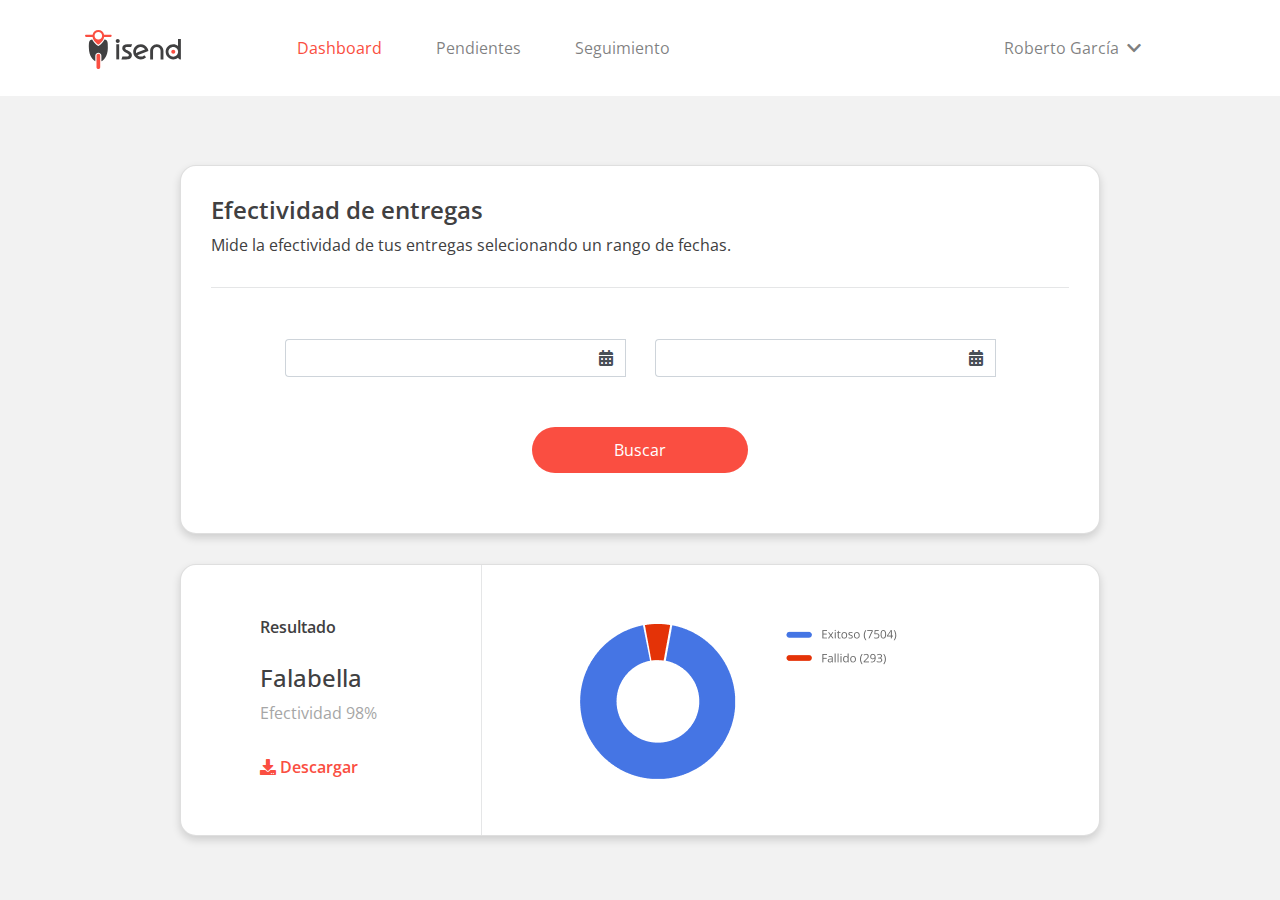
==== backoffice-dashboard.html @ eb3def12 "Agregando paginas de backoffice" ====
<!doctype html>
<html lang="en">
  <head>
    <!-- Required meta tags -->
    <meta charset="utf-8">
    <meta name="viewport" content="width=device-width, initial-scale=1, shrink-to-fit=no">

    <!-- Bootstrap CSS -->
    <link rel="stylesheet" href="https://stackpath.bootstrapcdn.com/bootstrap/4.5.2/css/bootstrap.min.css" integrity="sha384-JcKb8q3iqJ61gNV9KGb8thSsNjpSL0n8PARn9HuZOnIxN0hoP+VmmDGMN5t9UJ0Z" crossorigin="anonymous">
    <!-- FontAwesome 5 -->
    <link rel="stylesheet" href="./static/lib/fontawesome_5/css/all.min.css">
    <!-- Fonts Google --> 
    <link href="https://fonts.googleapis.com/css2?family=Roboto:wght@100;300;400;500;700;900&display=swap" rel="stylesheet">
    <link href="https://fonts.googleapis.com/css2?family=Open+Sans:wght@300;400;600;700;800&display=swap" rel="stylesheet">
    <!-- CSS CUSTOMIZE -->
    <link rel="stylesheet" href="./static/lib/datepicker/datepicker.css">
    <link rel="stylesheet" type="text/css" href="static/css/guest.css">
    <link rel="icon" type="image/png" href="./static/img/favicon.svg">
    <title>iSend</title>
  </head>
  <body class="bc-F2F2F2">
    <!-- PREVIEW -->
    <div class="preview d-none">
      <div class="vh-100 d-flex justify-content-center align-items-center">
        <a href=""></a>
        <h1 class="text-white">iSend</h1>
      </div>
    </div>
    <!-- END PREVIEW -->

    <!-- PAGINA INICIO -->
    <section id="header">
      <nav class="navbar navbar-expand-lg navbar-light fixed-top bc-white">
        <div class="container">
          <a class="navbar-brand" href="./">
            <img src="./static/img/logo.svg" alt="" class="img-responsive">
          </a>
          <button class="navbar-toggler" type="button" data-toggle="collapse" data-target="#navbarSupportedContent" aria-controls="navbarSupportedContent" aria-expanded="false" aria-label="Toggle navigation">
            <span class="navbar-toggler-icon"></span>
          </button>
          <div class="collapse navbar-collapse d-lg-block d-md-none" id="navbarSupportedContent">
            <ul class="navbar-nav mr-auto">
              <li class="nav-item active">
                <a class="nav-link" href="backoffice-dashboard.html">Dashboard 
                  <span class="sr-only">(current)</span>
                </a>
              </li>
              <li class="nav-item">
                <a class="nav-link" href="backoffice-pendientes.html">Pendientes</a>
              </li>
              <li class="nav-item">
                <a class="nav-link" href="backoffice-seguimiento.html">Seguimiento</a>
              </li>
            </ul>
            <div class="form-inline my-2 my-lg-0">
              <ul class="navbar-nav mr-auto">
                <li class="nav-item dropdown">
                  <a class="nav-link dropdown-toggle" href="#" role="button" data-toggle="dropdown" aria-haspopup="true" aria-expanded="false">
                    Roberto García
                  </a>
                  <div class="dropdown-menu" aria-labelledby="navbarDropdown">
                    <a class="dropdown-item" href="index.html">Cerrar sesión</a>
                  </div>
                </li>
              </ul>
            </div>
          </div>
        </div>
      </nav>
    </section>

    <section id="efectividad">
      <div class="container p-t-70">
        <div class="row p-b-30">
          <div class="col-12 col-md-10 offset-md-1">
            <div class="card card-sombra">
              <div class="card-body p-30 mq">
                <h4 class="fs-24 fw-600 fc-404041">Efectividad de entregas</h4>
                <p class="fc-686868 b-b-1-E5E6E7 m-0 p-b-30">Mide la efectividad de tus entregas selecionando un rango de fechas.</p>
                <div class="row p-t-50">
                  <div class="col-10 offset-1">
                    <div class="row">
                      <div class="col-6">
                        <div class="input-group">
                          <input type="text" class="datepicker form-control b-r-0">
                          <div class="input-group-prepend">
                            <div class="calendario input-group-text bc-white b-l-0">
                              <i class="m-0 fas fa-calendar-alt"></i>
                            </div>
                          </div>
                        </div>
                      </div>
                      <div class="col-6">
                        <div class="input-group">
                          <input type="text" class="datepicker form-control b-r-0">
                          <div class="input-group-prepend">
                            <div class="calendario input-group-text bc-white b-l-0">
                              <i class="m-0 fas fa-calendar-alt"></i>
                            </div>
                          </div>
                        </div>
                      </div>
                    </div>
                    <div class="row p-t-50 p-b-30 text-center">
                      <div class="mx-auto col-4">
                        <button class="btn btn-slider m-0 w-100">Buscar</button>
                      </div>
                    </div>
                  </div>
                </div>
              </div>
            </div>
          </div>
        </div>
        <div class="row p-b-30">
          <div class="col-12 col-md-10 offset-md-1">
            <div class="card card-sombra">
              <div class="card-body p-0 mq">
                <div class="row">
                  <div class="col-3 offset-1 b-r-1-E5E6E7 p-t-50 p-b-50">
                    <div class="fw-600 fc-404041 m-b-25">Resultado</div>
                    <h4 class="fs-24 fc-404041 m-b-10">Falabella</h4>
                    <p class="fc-A6A6A6 m-b-30">Efectividad 98%</p>
                    <a href="#" class="fw-600 fc-FA4E41i">
                      <i class="fas fa-download"></i>
                      Descargar
                    </a>
                  </div>
                  <div class="col-7 offset-1 p-t-50 p-b-50">
                    <img src="./static/img/grafico.png" alt="">
                  </div>
                </div>
              </div>
            </div>
          </div>
        </div>
      </div>
    </section>

    <!-- END PAGINA INICIO -->

    <!-- Optional JavaScript -->
    <!-- jQuery first, then Popper.js, then Bootstrap JS -->
    <script src="https://code.jquery.com/jquery-3.5.1.slim.min.js" integrity="sha384-DfXdz2htPH0lsSSs5nCTpuj/zy4C+OGpamoFVy38MVBnE+IbbVYUew+OrCXaRkfj" crossorigin="anonymous"></script>
    <script src="https://cdn.jsdelivr.net/npm/popper.js@1.16.1/dist/umd/popper.min.js" integrity="sha384-9/reFTGAW83EW2RDu2S0VKaIzap3H66lZH81PoYlFhbGU+6BZp6G7niu735Sk7lN" crossorigin="anonymous"></script>
    <script src="https://stackpath.bootstrapcdn.com/bootstrap/4.5.2/js/bootstrap.min.js" integrity="sha384-B4gt1jrGC7Jh4AgTPSdUtOBvfO8shuf57BaghqFfPlYxofvL8/KUEfYiJOMMV+rV" crossorigin="anonymous"></script>
    <script src="./static/lib/datepicker/bootstrap-datepicker.js"></script>
    <script src="./static/js/guest.js"></script>
  </body>
</html>
---- static/lib/datepicker/datepicker.css ----
/*!
 * Datepicker for Bootstrap
 *
 * Copyright 2012 Stefan Petre
 * Improvements by Andrew Rowls
 * Licensed under the Apache License v2.0
 * http://www.apache.org/licenses/LICENSE-2.0
 *
 */
.datepicker {
  padding: 4px;
  margin-top: 1px;
  -webkit-border-radius: 4px;
  -moz-border-radius: 4px;
  border-radius: 4px;
  direction: ltr;
  /*.dow {
		border-top: 1px solid #ddd !important;
	}*/

}
.datepicker-inline {
  width: 220px;
}
.datepicker.datepicker-rtl {
  direction: rtl;
}
.datepicker.datepicker-rtl table tr td span {
  float: right;
}
.datepicker-dropdown {
  top: 0;
  left: 0;
}
.datepicker-dropdown:before {
  content: '';
  display: inline-block;
  border-left: 7px solid transparent;
  border-right: 7px solid transparent;
  border-bottom: 7px solid #ccc;
  border-bottom-color: rgba(0, 0, 0, 0.2);
  position: absolute;
  top: -7px;
  left: 6px;
}
.datepicker-dropdown:after {
  content: '';
  display: inline-block;
  border-left: 6px solid transparent;
  border-right: 6px solid transparent;
  border-bottom: 6px solid #ffffff;
  position: absolute;
  top: -6px;
  left: 7px;
}
.datepicker{
  margin-bottom: 25px;
}
.datepicker > div {
  display: none;
}
.datepicker.days div.datepicker-days {
  display: block;
}
.datepicker.months div.datepicker-months {
  display: block;
}
.datepicker.years div.datepicker-years {
  display: block;
}
.datepicker table {
  margin: 0;
}
.datepicker th.prev:before,
.datepicker th.next:before{
  font-family: "Font Awesome 5 Free";
  font-weight: 900;
  vertical-align: 0;
}
.datepicker th.prev:before{
  content: "\f053";
}
.datepicker th.next:before{
  content: "\f054";
}
/*.datepicker table{
  border-collapse: separate;
  border-spacing: 0 0.3em;
}*/
.calendario{
  margin-top: 1px;
  height: 38px;
}
.datepicker td,
.datepicker th {
  color: #000000;
  font-weight: 600;
  text-align: center;
  width: 36px;
  height: 36px;
  -webkit-border-radius: 4px;
  -moz-border-radius: 4px;
  border-radius: 4px;
  border: none;
}
.datepicker table {
  width: 250px !important;
}
.datepicker thead tr {
  border-bottom: 1px solid #C4C4C4;
}
.datepicker thead th {
  margin: 100px;
}
.table-striped .datepicker table tr td,
.table-striped .datepicker table tr th {
  background-color: transparent;
}
.datepicker table tr td {
  color: #686868;
  border-radius: 50%;
  padding: 5px;
}
.datepicker table tr td.day:hover {
  background: #eeeeee;
  cursor: pointer;
}
.datepicker table tr td.old,
.datepicker table tr td.new {
  color: #C4C4C4;
}
.datepicker table tr td.disabled,
.datepicker table tr td.disabled:hover {
  background: none;
  color: #999999;
  cursor: default;
}
.datepicker table tr td.today,
.datepicker table tr td.today:hover,
.datepicker table tr td.today.disabled,
.datepicker table tr td.today.disabled:hover {
  background-color: #fde19a;
  background-image: -moz-linear-gradient(top, #fdd49a, #fdf59a);
  background-image: -ms-linear-gradient(top, #fdd49a, #fdf59a);
  background-image: -webkit-gradient(linear, 0 0, 0 100%, from(#fdd49a), to(#fdf59a));
  background-image: -webkit-linear-gradient(top, #fdd49a, #fdf59a);
  background-image: -o-linear-gradient(top, #fdd49a, #fdf59a);
  background-image: linear-gradient(top, #fdd49a, #fdf59a);
  background-repeat: repeat-x;
  filter: progid:DXImageTransform.Microsoft.gradient(startColorstr='#fdd49a', endColorstr='#fdf59a', GradientType=0);
  border-color: #fdf59a #fdf59a #fbed50;
  border-color: rgba(0, 0, 0, 0.1) rgba(0, 0, 0, 0.1) rgba(0, 0, 0, 0.25);
  filter: progid:DXImageTransform.Microsoft.gradient(enabled=false);
}
.datepicker table tr td.today:hover,
.datepicker table tr td.today:hover:hover,
.datepicker table tr td.today.disabled:hover,
.datepicker table tr td.today.disabled:hover:hover,
.datepicker table tr td.today:active,
.datepicker table tr td.today:hover:active,
.datepicker table tr td.today.disabled:active,
.datepicker table tr td.today.disabled:hover:active,
.datepicker table tr td.today.active,
.datepicker table tr td.today:hover.active,
.datepicker table tr td.today.disabled.active,
.datepicker table tr td.today.disabled:hover.active,
.datepicker table tr td.today.disabled,
.datepicker table tr td.today:hover.disabled,
.datepicker table tr td.today.disabled.disabled,
.datepicker table tr td.today.disabled:hover.disabled,
.datepicker table tr td.today[disabled],
.datepicker table tr td.today:hover[disabled],
.datepicker table tr td.today.disabled[disabled],
.datepicker table tr td.today.disabled:hover[disabled] {
  background-color: #fdf59a;
}
.datepicker table tr td.today:active,
.datepicker table tr td.today:hover:active,
.datepicker table tr td.today.disabled:active,
.datepicker table tr td.today.disabled:hover:active,
.datepicker table tr td.today.active,
.datepicker table tr td.today:hover.active,
.datepicker table tr td.today.disabled.active,
.datepicker table tr td.today.disabled:hover.active {
  background-color: #fbf069 \9;
}
.datepicker table tr td.active,
.datepicker table tr td.active:hover,
.datepicker table tr td.active.disabled,
.datepicker table tr td.active.disabled:hover {
  background-color: #FA4E41;
  color: #fff;
  text-shadow: 0 -1px 0 rgba(0, 0, 0, 0.25);
}
.datepicker table tr td.active:hover,
.datepicker table tr td.active:hover:hover,
.datepicker table tr td.active.disabled:hover,
.datepicker table tr td.active.disabled:hover:hover,
.datepicker table tr td.active:active,
.datepicker table tr td.active:hover:active,
.datepicker table tr td.active.disabled:active,
.datepicker table tr td.active.disabled:hover:active,
.datepicker table tr td.active.active,
.datepicker table tr td.active:hover.active,
.datepicker table tr td.active.disabled.active,
.datepicker table tr td.active.disabled:hover.active,
.datepicker table tr td.active.disabled,
.datepicker table tr td.active:hover.disabled,
.datepicker table tr td.active.disabled.disabled,
.datepicker table tr td.active.disabled:hover.disabled,
.datepicker table tr td.active[disabled],
.datepicker table tr td.active:hover[disabled],
.datepicker table tr td.active.disabled[disabled],
.datepicker table tr td.active.disabled:hover[disabled] {
  background-color: #FA4E41;
}
.datepicker table tr td.active:active,
.datepicker table tr td.active:hover:active,
.datepicker table tr td.active.disabled:active,
.datepicker table tr td.active.disabled:hover:active,
.datepicker table tr td.active.active,
.datepicker table tr td.active:hover.active,
.datepicker table tr td.active.disabled.active,
.datepicker table tr td.active.disabled:hover.active {
  background-color: #003399 \9;
}
.datepicker table tr td span {
  border-radius: 50% !important;
  display: block;
  width: 23%;
  height: 54px;
  line-height: 54px;
  float: left;
  margin: 1%;
  cursor: pointer;
  -webkit-border-radius: 4px;
  -moz-border-radius: 4px;
  border-radius: 4px;
}
.datepicker table tr td span:hover {
  background: #eeeeee;
}
.datepicker table tr td span.disabled,
.datepicker table tr td span.disabled:hover {
  background: none;
  color: #999999;
  cursor: default;
}
.datepicker table tr td span.active,
.datepicker table tr td span.active:hover,
.datepicker table tr td span.active.disabled,
.datepicker table tr td span.active.disabled:hover {
  background-color: #FA4E41;
  color: #fff;
  text-shadow: 0 -1px 0 rgba(0, 0, 0, 0.25);
}
.datepicker table tr td span.active:hover,
.datepicker table tr td span.active:hover:hover,
.datepicker table tr td span.active.disabled:hover,
.datepicker table tr td span.active.disabled:hover:hover,
.datepicker table tr td span.active:active,
.datepicker table tr td span.active:hover:active,
.datepicker table tr td span.active.disabled:active,
.datepicker table tr td span.active.disabled:hover:active,
.datepicker table tr td span.active.active,
.datepicker table tr td span.active:hover.active,
.datepicker table tr td span.active.disabled.active,
.datepicker table tr td span.active.disabled:hover.active,
.datepicker table tr td span.active.disabled,
.datepicker table tr td span.active:hover.disabled,
.datepicker table tr td span.active.disabled.disabled,
.datepicker table tr td span.active.disabled:hover.disabled,
.datepicker table tr td span.active[disabled],
.datepicker table tr td span.active:hover[disabled],
.datepicker table tr td span.active.disabled[disabled],
.datepicker table tr td span.active.disabled:hover[disabled] {
  background-color: #FA4E41;
}
.datepicker table tr td span.active:active,
.datepicker table tr td span.active:hover:active,
.datepicker table tr td span.active.disabled:active,
.datepicker table tr td span.active.disabled:hover:active,
.datepicker table tr td span.active.active,
.datepicker table tr td span.active:hover.active,
.datepicker table tr td span.active.disabled.active,
.datepicker table tr td span.active.disabled:hover.active {
  background-color: #003399 \9;
}
.datepicker table tr td span.old {
  color: #999999;
}
.datepicker th.switch {
  width: 145px;
}
.datepicker thead tr:first-child th,
.datepicker tfoot tr:first-child th {
  cursor: pointer;
}
.datepicker thead tr:first-child th:hover,
.datepicker tfoot tr:first-child th:hover {
  background: #FA4E41;
  color: #ffffff;
}
.input-append.date .add-on i,
.input-prepend.date .add-on i {
  display: block;
  cursor: pointer;
  width: 16px;
  height: 16px;
}
---- static/css/guest.css ----
/* General */
body{
  background-color: #FFFFFF;
  color: #404041;
  font-family: 'Open Sans';
  font-size: 16px;
  font-weight: 400;/* normal*/
}
a, button,
a:focus, button:focus{ 
  text-decoration: none !important; 
  outline: none !important; 
}
.o-f-c{ object-fit: cover; }
/* BOOTSTRAP Customize */
.btn-outline-danger{
  color: #FA4E41;
  border-color: #FA4E41;
}
.btn-outline-danger:hover,
.btn-outline-danger:active{
  background-color: #FA4E41;
  border-color: #FA4E41;
}
.btn-vermas{
  background-color: #fff;
  border-radius: 25px;
  color: #FA4E41 !important;
  padding: 10px 100px;
}
/* preview */
.preview{
  background-color: #FF5858;
}
/* navegacion */
#header{
  background-color: #fff;
  height: 95px;
  z-index: 9;
  line-height: 70px;
}
#header ul.navbar-nav{ padding-left: 100px; }
#header ul li > a{
  padding: 0 54px 0 0;
}
#header ul li:hover > a,
#header ul li.active > a,
#header ul li .dropdown-menu a:hover,
#header ul li .dropdown-menu a:active{
  background-color: #fff;
  color: #FA4E41;
  /*font-weight: 600;*/
} 
#header ul li .dropdown-menu{
  padding: 63px 0 0 0 !important;
  border: 0;
  border-radius: 0;
  margin-left:-60px;
  margin-top: -25px;
  overflow: hidden;
}
#header ul li .dropdown-menu a{
  padding: 0 60px;
  padding-bottom: 30px;
  line-height: initial;
}
#header ul li.dropdown > a:after,
#menuFloat ul li.dropdown > a:after{/* sin darle clic */
  border: 0;
  content: "\f078";
  font-family: "Font Awesome 5 Free";
  font-weight: 900;
  vertical-align: 0;
}
#header ul li.dropdown.show > a:after,
#menuFloat ul li.dropdown.show > a:after{/* al darle clic */
  content: "\f077";
}
.btnIniciarSesion{
  border-radius: 25px;
  padding: 8px 30px;
  font-weight: 600;
  border: 2px solid #FA4E41;
}
.SliderSombra{
  background: url(../img/slider-sombra.png) no-repeat;
  background-size: cover;
  z-index: 1;
  position: absolute;
  left: 0;
  right: 0;
  bottom: 0;
  top: 0;
}
.SliderDescripcion{
  top: 50%;
  margin-top: -100px;
}
.SliderForm{
  bottom: 0;
  margin-top: -210px;
  padding: 0;
}
.btn-slider{
  background-color: #FA4E41 !important;
  border-radius: 25px;
  color: white !important;
  margin-top: 15px;
  padding: 10px 40px;
}
/* background */
.bc-white{ background-color: #FFFFFF; }
.bc-verde{ background-color: #6EC37C; }
.bc-amarillo{ background-color: #FFAE35; }
.bc-rojo{ background-color: #E23219; }
.bc-FA4E41{ background-color: #FA4E41; }
.bc-FF5858{ background-color: #FF5858; }
.bc-404041{ background-color: #404041; }
.bc-F2F2F2{ background-color: #F2F2F2; }
.bc-686868{ background-color: #686868; }
.bc-E6E6E6{ background-color: #E6E6E6; }
/* colores */
.fc-FA4E41i{ color: #FA4E41 !important; }
.fc-FA4E41{ color: #FA4E41; }
.fc-FF5858{ color: #FF5858; }
.fc-404041{ color: #404041; }
.fc-58595B{ color: #58595B; }
.fc-000000{ color: #000000; }
.fc-2D2D2D{ color: #2D2D2D; }
.fc-A6A6A6{ color: #A6A6A6; }
/* weight */
.fw-100{ font-weight: 100; }
.fw-300{ font-weight: 300; }
.fw-400{ font-weight: 400; }
.fw-500{ font-weight: 500; }
.fw-600{ font-weight: 600; }
.fw-700{ font-weight: 700; }
.fw-800{ font-weight: 800; }
.fw-900{ font-weight: 900; }
/* size */
.fs-12{ font-size: 12px; }
.fs-14{ font-size: 14px; }
.fs-24{ font-size: 24px; }
.fs-32{ font-size: 32px; }
.fs-40{ font-size: 40px; }
.fs-40i{ font-size: 40px !important; }
/* padding y margin */
.m-b-15{ margin-bottom: 15px; }
.m-b-20{ margin-bottom: 20px; }
.m-b-25{ margin-bottom: 25px; }
.m-b-30{ margin-bottom: 30px; }
.m-l-20{ margin-left: 20px; }
.p-t-b-25{ padding: 25px 0; }
.p-t-b-28{ padding: 28px 0; }
.p-t-b-30{ padding: 30px 0; }
.p-t-b-50{ padding: 50px 0; }
.p-t-b-70{ padding: 70px 0; }
.p-t-b-80{ padding: 80px 0; }
.p-t-b-142{ padding: 142px 0; }
.p-t-b-150{ padding: 150px 0; }
.p-20{ padding: 20px; }
.p-30{ padding: 30px; }
.p-l-0{ padding-left: 0px; }
.p-l-50{ padding-left: 50px; }
.p-r-0{ padding-right: 0px; }
.p-r-50{ padding-right: 50px; }
.p-b-0{ padding-bottom: 0; }
.p-b-15{ padding-bottom: 15px; }
.p-b-30{ padding-bottom: 30px; }
.p-b-40{ padding-bottom: 40px; }
.p-b-50{ padding-bottom: 50px; }
.p-b-65{ padding-bottom: 65px; }
.p-b-70{ padding-bottom: 70px; }
.p-b-150{ padding-bottom: 150px; }
.p-t-0{ padding-top: 0; }
.p-t-30{ padding-top: 30px; }
.p-t-50{ padding-top: 50px; }
.p-t-70{ padding-top: 70px; }
/* border */
.br-0{ border-radius: 0; }
.b-0{ border: 0; }
.b-r-1-E5E6E7{ border-right: 1px solid #E5E6E7; }
.b-r-1-FFFFFF{ border-right: 1px solid #FFFFFF; }
.b-r-0{ border-right: 0; }
.b-l-0{ border-left: 0; }
.b-l-1-FFFFFF{ border-left: 1px solid #FFFFFF; }
.b-l-5-E5E6E7{ border-left: 5px solid #E5E6E7; }
.b-l-5-FFFFFF{ border-left: 5px solid #FFFFFF; }
.b-b-1-E5E6E7{ border-bottom: 1px solid #E5E6E7; }
/* height y width */
.h-250{ height: 250px; }
.h-265{ height: 265px; }
.h-420{ height: 420px; }
.w-125{ width: 125px; }
/* table */
.table-estadistica thead th{
  color: #404041;
  font-weight: 600;
}
.pagination li.disabled a{
  color: #C4C4C4 !important;
}
.pagination li a{
  border: 0;
  border-radius: 50%;
  box-shadow: none;
  color: #404041 !important;
  font-weight: 600;
  font-size: 14px;
}
.pagination li.active a{
  background-color: #C4C4C4 !important;
  color: white !important;
}
.pagination li.previous a,
.pagination li.next a{
  border-radius: 25px !important;
}
/* inicio */
/* servicios */
.card-sombra{
  box-shadow: 0px 4px 8px rgba(0, 0, 0, 0.15);
  border-radius: 16px;
  overflow: hidden;
}
.card-servicios-home .card-text{
  display: flex;
  align-items: center;
  justify-content: space-between;
}
.card-servicios-home ul li{
  padding-top: 30px; 
  padding-bottom: 30px; 
}
.card-servicios-home:hover ul{
  display: block !important;
}
/* footer */
#footer{ border: 1px solid #E5E6E7; }
#footer ul{ padding: 0; margin: 0;}
#footer ul li{ 
  list-style: none; 
  font-size: 14px; 
  padding-bottom: 20px;
  font-weight: 600;
}
#footer ul li:last-child{ 
  padding-bottom: 0;
}
#footer ul li a{ color: #000; font-weight: 300; }
/* como funciona */
.fa-btn-gris:after,
.fa-btn-warning:after,
.fa-btn-success:after{
  background-color: #fff;
  border-radius: 50%;
  content: "";
  left: -19px;
  padding: 10px;
  position: absolute;
  top: 0;
}
.fa-btn-gris:after{
  border: 6px solid #C4C4C4;
}
.fa-btn-warning:after{
  border: 6px solid #FFAE35;
}
.fa-btn-success:after{
  border: 6px solid #6EC37C;
}
/* servicios motorizado */
#servicios-motorizado .card-body{
  padding: 30px 1.25rem;
}
/* sobre nosotros */
#sobrenosotros{ border-bottom: 1px solid #E5E6E7; }
.pageNosotros #sliderComprometidos .mq{ 
  margin-top: -167px; 
}
/* verificaciones */
.pageVerificaciones #queOfrecemos img{
  height: 40px;
}
/* gracias */
.gracias{
  display: flex;
  flex-direction: column;
  align-items: center;
  justify-content: center;
  height: 380px;
}
/* backoffice */
.wrapper-page{
  justify-content: center;
  display: flex;
  height: 100vh;
  flex-direction: column;
  margin: 0 auto;
}
.pageInicioSesion .fondo{
  background: url("../img/backoffice/fondo.jpg");
  background-repeat: no-repeat;
  background-size: cover;
  background-position: top;
  position: relative;
  z-index: 1;
  height: 100vh;
}
.pageInicioSesion .fondo:before{
  content: "";
  display: block;
  position: absolute;
  z-index: -1;
  width: 100%;
  height: 100%;
  top: 0;
  left: 0;
  background:  rgba(34, 34, 34, 0.5);
}
.pageInicioSesion .fondo p{
  position: absolute;
  bottom: 0;
  left: 15%;
  right: 15%;
  bottom: 15%;
}
.btn-estado{
  border-radius: 25px;
  padding: 5px;
}
.table-estadistica td{
  color: #404041;
  vertical-align: middle;
}
.btn-accion-underline{
  text-decoration: underline !important;
  color: #4475E4 !important;
}
.btn-content-acciones{
  background-color: #E6E6E6;
  border-radius: 25px;
}
.btn-acciones{
  color: #C4C4C4 !important;
  position: relative;
  height: 43px;
  width: 43px;
  line-height: 43px;
  display: inline-block;
}
.btn-acciones span{
  border-radius: 50%;
  color: white;
  background-color: #FA4E41;
  font-size: 10px;
  font-weight: 600;
  width: 20px;
  height: 20px;   
  line-height: initial; 
  display: block;
  position: absolute;
  bottom: 0;
  right: 0;
  display: flex;
  align-items: center;
  justify-content: center;
}
.btn-acciones i{
  font-size: 18px;
}
.btn-acciones:first-child i{ margin-left:  7px; }
.btn-acciones:last-child i{margin-left: -7px;}
.btn-acciones:hover,
.btn-acciones.active{
  color: #404041 !important;
}
/* modales */
.modal-title,
.modal-body h5,
.modal-body form label{
  font-weight: 600;
}
.modal-content{
  border-radius: 15px;
}
.modal-header{
  padding-left: 66px;
  padding-right: 66px;
}
.modal-title{
  color: #FA4E41;
  font-size: 32px;
}
.modal-body h5{
  color: #404041;
  font-size: 24px;
  padding-left: 50px;
}
.modal-body form label{
  color: #686868;
}
#modalGaleria .carousel{
  padding: 80px;
}
#modalGaleria .modal-header{
  position: absolute;
  border: 0;
  top: 0;
  right: 0;
  z-index: 1;
  padding-top: 30px;
  padding-right: 30px;
}
#modalGaleria .carousel-control-prev .carousel-control-prev-icon,
#modalGaleria .carousel-control-next .carousel-control-next-icon{
  width: 48px;
  height: 48px;
}
#modalGaleria .carousel-control-prev{
  left: -20px;
}
#modalGaleria .carousel-control-prev .carousel-control-prev-icon{
  background-image: url("../img/backoffice/previous.png");
}
#modalGaleria .carousel-control-next{
  right: -20px;
}
#modalGaleria .carousel-control-next .carousel-control-next-icon{
  background-image: url("../img/backoffice/next.png");
}
#modalGaleria .carousel-indicators li{
  background-color: #686868;
  width: 17px;
  height: 17px;
  border-radius: 50%;
  opacity: 1 !important;
}
#modalGaleria .carousel-indicators li.active{
  background-color: #FA4E41;
}
#modalComentario .modal-header{
  padding-left: 15px !important;
  padding-right: 15px !important;
}
/* media querie */
@media (max-width: 414px){
  .fs-32{ font-size: 24px; }
  .fs-40{ font-size: 24px; }
  .p-t-b-142{ padding: 71px 0; }
  .p-t-b-150{ padding: 75px 0; }
  .p-b-150{ padding-bottom: 75px; }
  .pageInicio .fs-24,
  .pagePaqueteria #comoFunciona .fs-24,
  .pageEmpresas #slider .card-title,
  .pageMotorizados #slider .card-title{
    font-size: 16px; 
    font-weight: 600; 
  }
  #queOfrecemos img,
  #partedeNosotros img,
  #serviciosNosotros img{ 
    height: 40px; 
  }
  #queOfrecemos p,
  #partedeNosotros .card-description,
  #atencionPersonalizada p{
    font-size: 14px; 
  }
  /* header */
  #slider .mq,
  #sliderComprometidos .mq{ 
    text-align: center !important; 
  }
  #header .navbar-collapse{ display: none; }
  .btnIniciarFloat{
    position: absolute;
    left: 0;
    right: 0;
    bottom: 40px;
    width: 100%;
    margin: 0;
    padding: 0 15px;
  }
  #menuFloat{
    background: rgba(64, 64, 65, 0.6);
    z-index: 9999;
    position: fixed;
    top: 0;
    left: 100%;
    right: 0;
    bottom: 0;    
    transition: all 0.5s ease-in-out; 
  }
  #menuFloat.active{
    left: 0%;
  }
  #menuFloat .contenedor{
    background-color: white;
    bottom: 0;
    left: 0;
    top: 0;
    right: 0;
    position: fixed;
    margin-left: 100%;
    width: 85%;
    z-index: 15;
    transition: all 0.5s ease-in-out; 
  }
  #menuFloat .contenedor.active{
    margin-left: 15%;
  }
  #menuFloat ul li {
    padding-bottom: 30px;
  }
  #menuFloat ul li > a{
    color: #404041;
    font-weight: 600;
    font-size: 24px;
    padding: 0;
  }
  #menuFloat ul li .dropdown-menu{
    border: 0;
    margin: 0;
    padding: 0;
    top: 35px !important;
    transform: translate3d(0px, 18px, 0px) !important;
  }
  #menuFloat ul li.dropdown > a:after{
    float: right;
  }
  #menuFloat ul li.dropdown{
    height: 66px;
    transition: height 1s ease-out;
  }
  #menuFloat ul li.dropdown.show{
    overflow: hidden;
  }
  #menuFloat ul li#floatServicios.show{
    height: 205px;
  }
  #menuFloat ul li#floatEscribenos.show{
    height: 155px;
  }
  #menuFloat ul li .dropdown-menu a{
    color: #686868;
    font-size: 16px;
    padding: 0 0 25px 0;
  }
  #menuFloat ul li .dropdown-menu a:last-child{
    padding: 0;
  }
  #menuFloat .btnIniciarSesion{
    width: 100%;
  }
  /* inicio */
  .card-servicios-home .mq{
    align-items: center;
    display: flex;
    flex-direction: row;
  }
  #slider .mq h5{
    line-height: 33px;
  }
  .card-servicios-home .mq p{
    font-weight: 400;
    padding-left: 10px;
    width: 100%;
  }
  .pageInicio #slider .mq{ 
    padding:0; 
    margin-top: -145px; 
    left: 10%;
    right: 10%;
  }
  /* paqueteria */
  #atencionPersonalizada p{ font-weight: 300; }
  .pagePaqueteria #slider .mq{ padding:0; margin-top: -120px; }
  /* verificaciones */
  .pageVerificaciones #slider .mq{ padding:0; margin-top: -125px; }
  .pageVerificaciones #queOfrecemos img{ width: 32px; height: 32px; margin: 0;}
  .pageVerificaciones #queOfrecemos .item{
    width: 100%;
    display: flex;
    align-items: center;
    margin-bottom: 25px;
  }
  .pageVerificaciones #queOfrecemos .item p{ padding-left: 25px;}
  #queOfrecemos .mq{ margin-top: 20px; }
  #queOfrecemos .mq .col-12{
    display: flex;
    align-items: center;
    margin-bottom: 20px;
  }
  #queOfrecemos .mq .col-12 img{
    margin: 0;
    padding-right: 25px;
  }
  /* tercerizacion */
  .pageTercerizacion #slider .mq{ padding:0; margin-top: -133px; width: 100%; left: 0; }
  /* nosotros */
  .pageNosotros #sliderComprometidos .mq .card-title{ font-size: 16px; }
  .pageNosotros #sliderComprometidos .mq .p-t-b-80{ padding: 20px 0; }
  .pageNosotros #sliderComprometidos .mq .p-b-50{ padding-bottom: 30px; font-size: 14px; font-weight: 300; }
  .pageNosotros #sliderComprometidos .mq .btn-slider{ width: 100%; }
  .pageNosotros #sliderComprometidos .mq{ 
    padding:0; 
    margin-top: -117px; 
    left: 5% !important; 
    right: 5%; 
  }
  .pageNosotros #sliderComprometidos .mq .p-b-40{ 
    padding-bottom: 0px;
    margin: 0;
  }
  .pageNosotros #sliderComprometidos .mq .h-265{
    height: 240px;
  }
  /* empresa y motorizados*/
  .pageEmpresas .SliderSombra,
  .pageMotorizados .SliderSombra{ 
    display: none; 
  }
  .pageEmpresas .SliderForm,
  .pageMotorizados .SliderForm{
    position: relative;
    margin: 0 15px;
    left: 0;
    right: 0;
    top: 0;
    bottom: 0;
  }
  .pageEmpresas .title,
  .pageMotorizados .title{ 
    color: #FA4E41; 
    font-size: 32px;
    margin-bottom: 50px;
  }
  .pageEmpresas .card,
  .pageMotorizados .card{ 
    border: 0;
    padding: 0;
  }
  .pageEmpresas .card-title,
  .pageMotorizados .card-title{ 
    text-align: left;
    padding-bottom: 25px;
  }
  .pageEmpresas .card-body,
  .pageMotorizados .card-body{ 
    padding: 0;
    height: auto;
  }
  /* backoffice */
  .pageInicioSesion .formulario img{
    padding-top: 30px;
  }
}
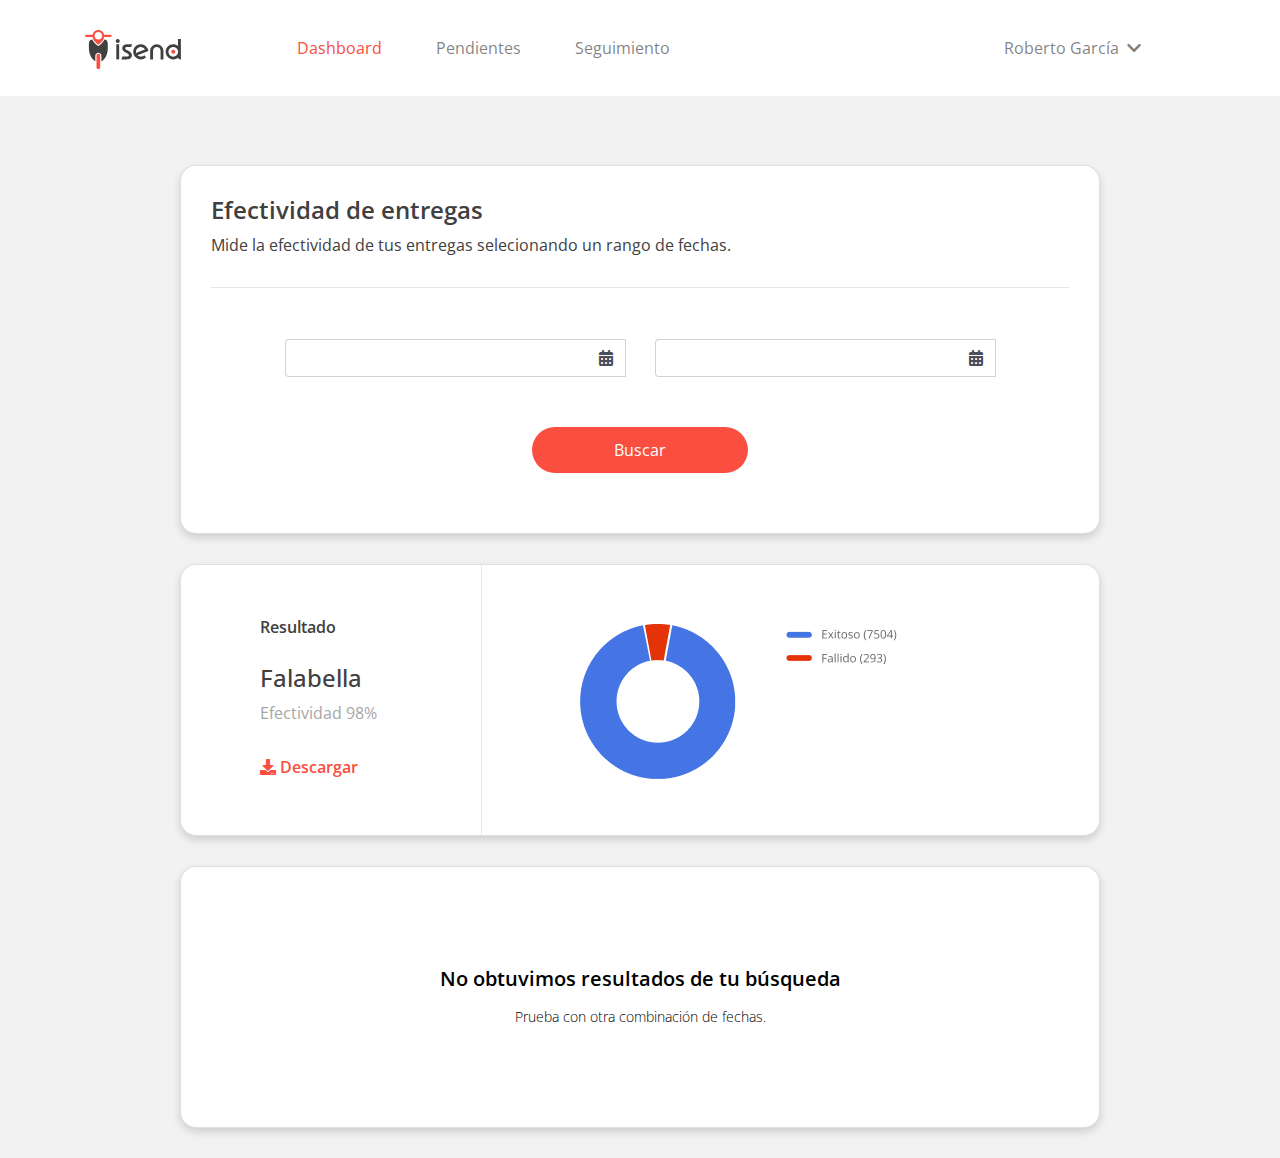
==== commit cd902cae: "Agregando al dashboard mensaje si no hay data" ====
--- a/backoffice-dashboard.html
+++ b/backoffice-dashboard.html
@@ -134,6 +134,20 @@
             </div>
           </div>
         </div>
+        <div class="row p-b-30">
+          <div class="col-12 col-md-10 offset-md-1">
+            <div class="card card-sombra">
+              <div class="card-body p-0 mq">
+                <div class="row">
+                  <div class="col-12 text-center p-t-b-100">
+                    <h5 class="fw-600 fc-000000 m-b-15">No obtuvimos resultados de tu búsqueda</h5>
+                    <p class="m-0 fs-14 fc-000000 fw-300">Prueba con otra combinación de fechas.</p>
+                  </div>
+                </div>
+              </div>
+            </div>
+          </div>
+        </div>
       </div>
     </section>
 
--- a/static/css/guest.css
+++ b/static/css/guest.css
@@ -12,6 +12,11 @@
   outline: none !important; 
 }
 .o-f-c{ object-fit: cover; }
+.inside-icon{
+  position: absolute;
+  right: 25px;
+  top: 7px;
+}
 /* BOOTSTRAP Customize */
 .btn-outline-danger{
   color: #FA4E41;
@@ -107,6 +112,10 @@
   color: white !important;
   margin-top: 15px;
   padding: 10px 40px;
+}
+/* validation */
+.form-control.is-invalid, .was-validated .form-control:invalid{
+  background-image: none;
 }
 /* background */
 .bc-white{ background-color: #FFFFFF; }
@@ -156,6 +165,7 @@
 .p-t-b-50{ padding: 50px 0; }
 .p-t-b-70{ padding: 70px 0; }
 .p-t-b-80{ padding: 80px 0; }
+.p-t-b-100{ padding: 100px 0; }
 .p-t-b-142{ padding: 142px 0; }
 .p-t-b-150{ padding: 150px 0; }
 .p-20{ padding: 20px; }
